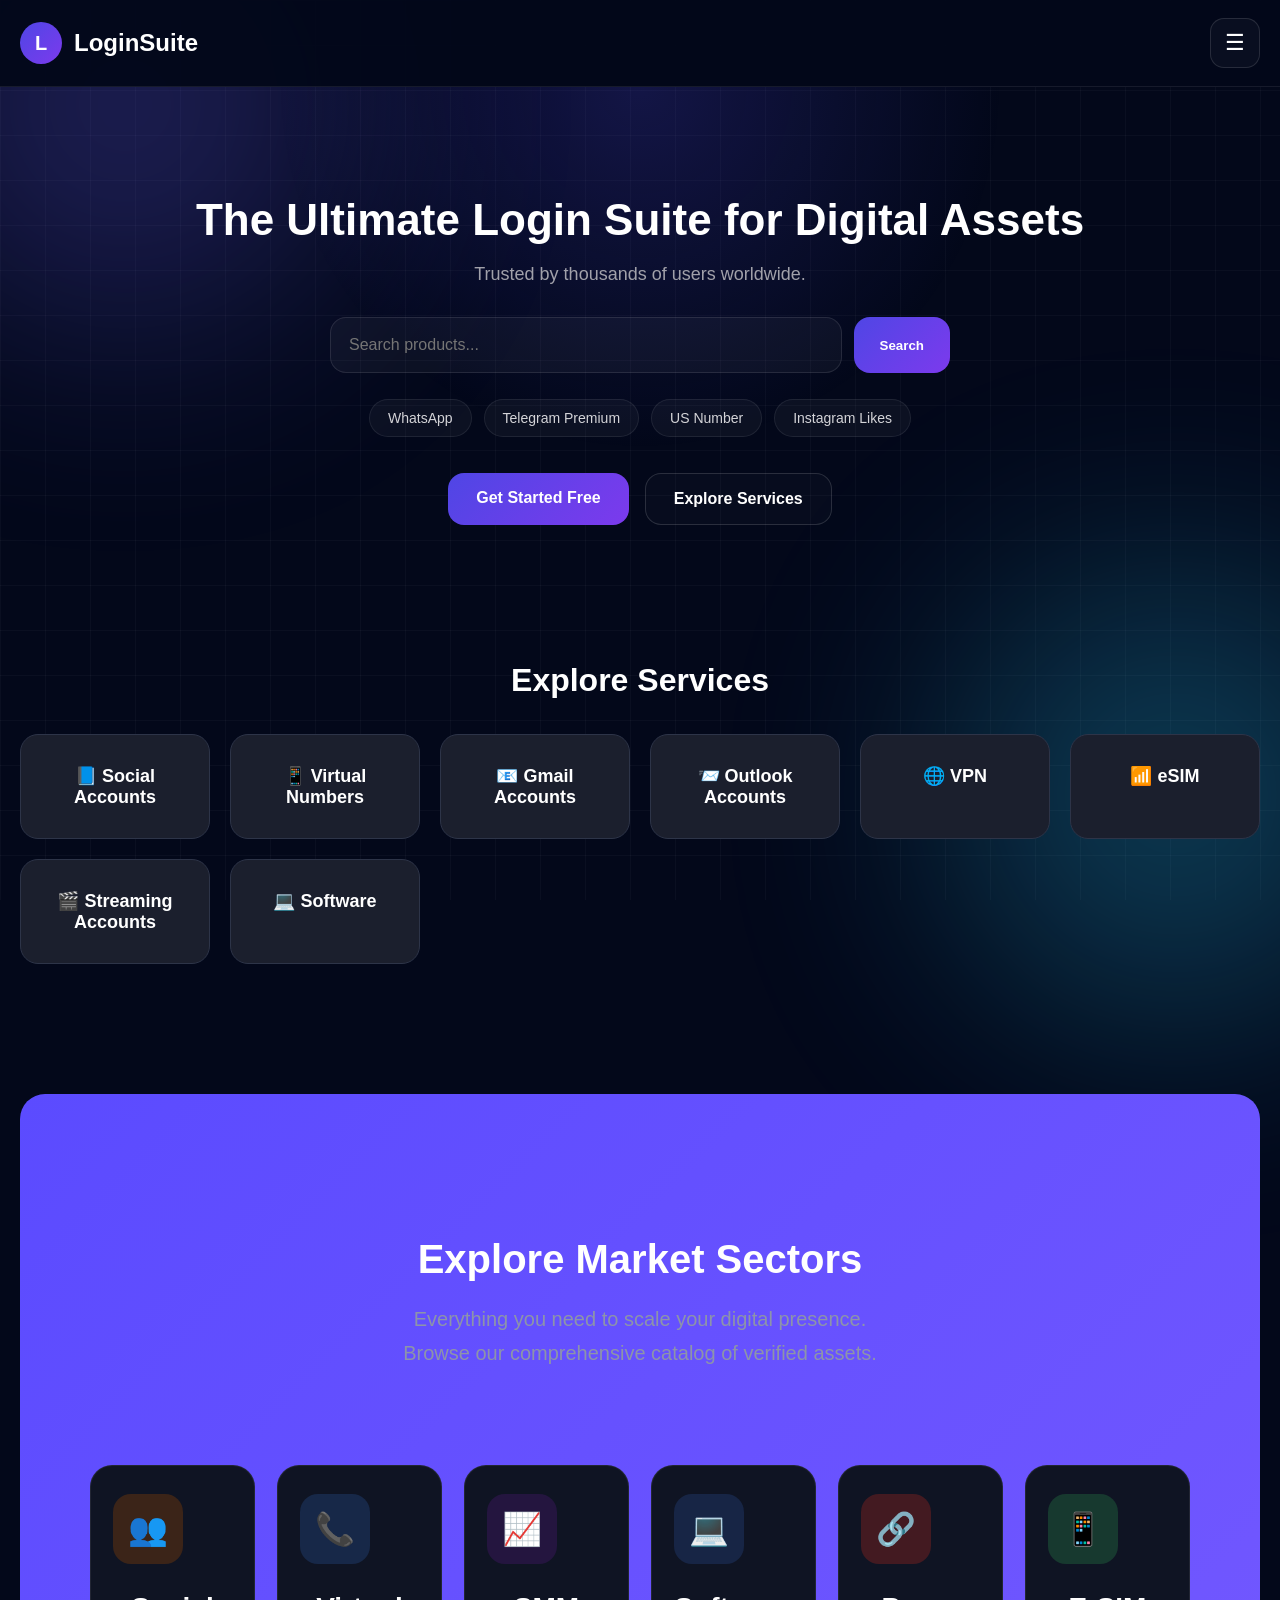
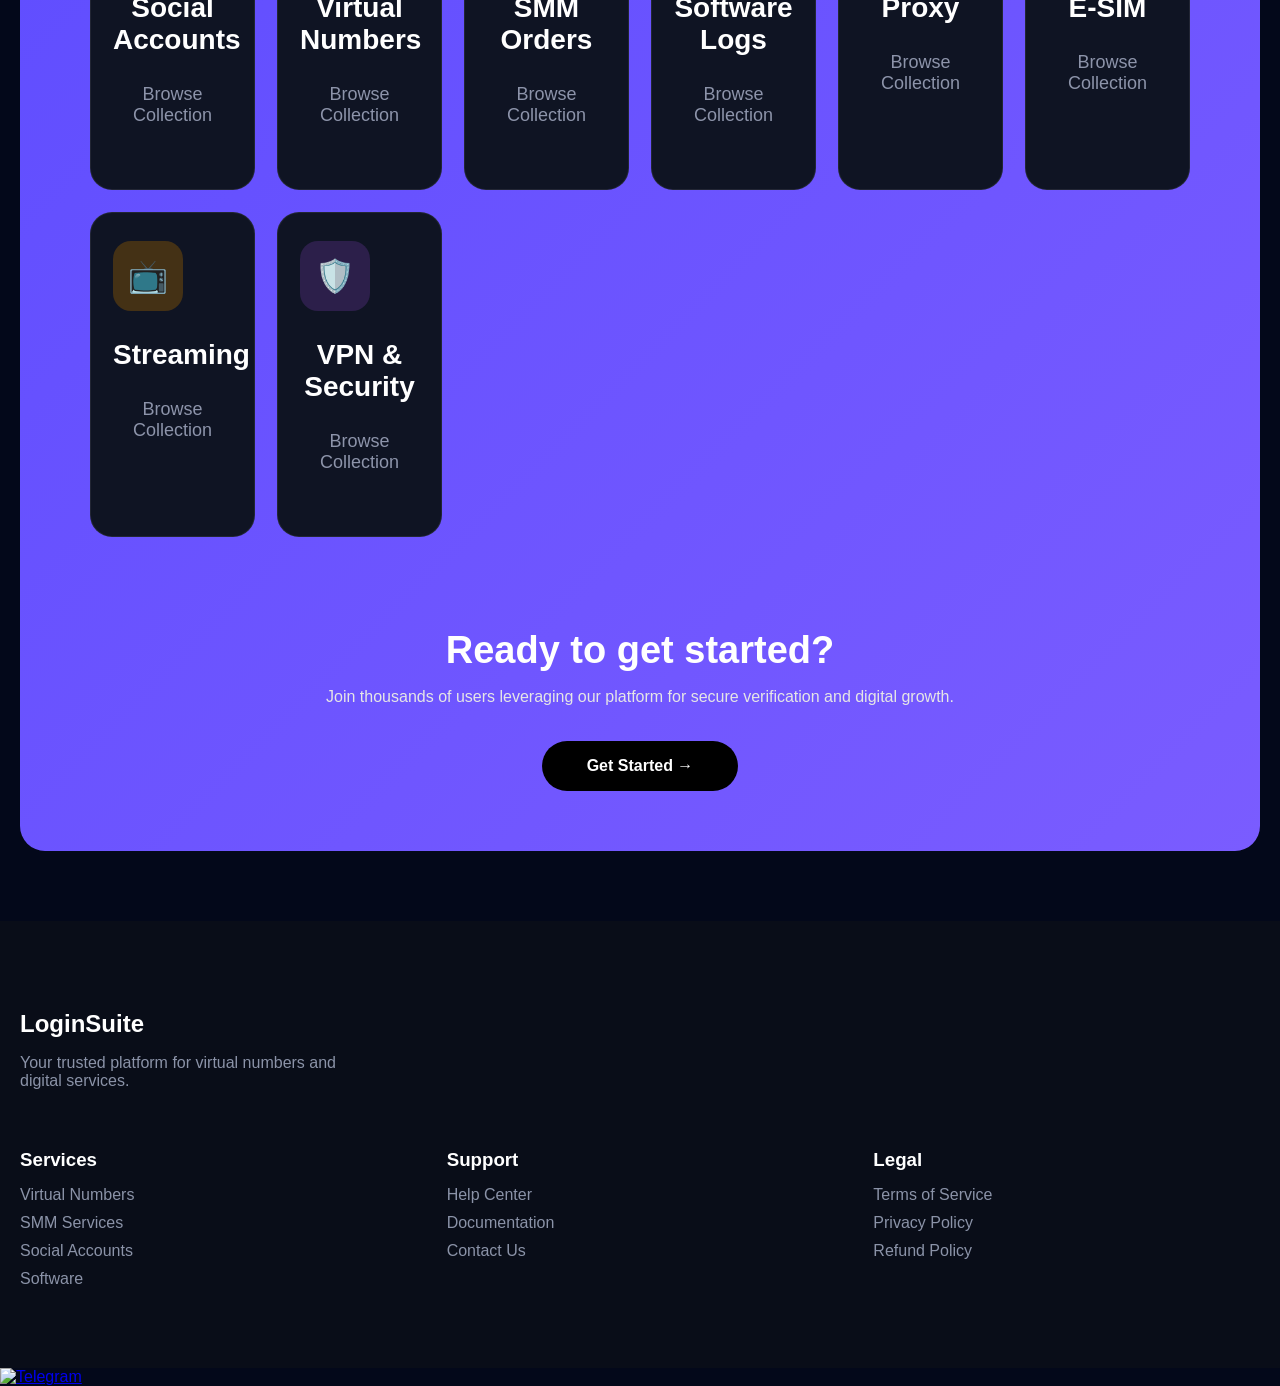
==== index.html @ 510fd4a0 "Add Telegram link to footer in index.html" ====
<!DOCTYPE html>
<html lang="en">
<head>
  <meta charset="UTF-8">
  <meta name="viewport" content="width=device-width, initial-scale=1.0">
  <title>LoginSuite</title>
  <link rel="stylesheet" href="style.css">
</head>
<body>
<div class="bg-glow glow1"></div>
<div class="bg-glow glow2"></div>
<div class="bg-grid"></div>
  <!-- Header -->
  <header class="header">
    <div class="logo">
      <div class="logo-circle">L</div>
      <span>LoginSuite</span>
    </div>

    <button class="menu-btn">☰</button>
  </header>

  <!-- Hero Section -->
  <section class="hero">
    <h1>The Ultimate Login Suite for Digital Assets</h1>
    <p>Trusted by thousands of users worldwide.</p>

    <div class="search-box">
      <input type="text" placeholder="Search products...">
      <button>Search</button>
    </div>

    <div class="trending">
      <span>WhatsApp</span>
      <span>Telegram Premium</span>
      <span>US Number</span>
      <span>Instagram Likes</span>
    </div>

    <div class="hero-buttons">
      <a href="register.html" class="primary-btn">Get Started Free</a>
      <a href="#categories" class="secondary-btn">Explore Services</a>
    </div>
  </section>

<section class="categories">

    <h2>Explore Services</h2>

    <div class="category-grid">

        <div class="category-card">📘 Social Accounts</div>

        <div class="category-card">📱 Virtual Numbers</div>

        <div class="category-card">📧 Gmail Accounts</div>

        <div class="category-card">📨 Outlook Accounts</div>

        <div class="category-card">🌐 VPN</div>

        <div class="category-card">📶 eSIM</div>

        <div class="category-card">🎬 Streaming Accounts</div>

        <div class="category-card">💻 Software</div>

    </div>

</section>
<section class="cta">
<section class="market-title">

<h2>Explore Market Sectors</h2>

<p>
Everything you need to scale your digital presence.<br>
Browse our comprehensive catalog of verified assets.
</p>

</section>
  <section class="market-section">

    <div class="market-card">
        <div class="icon orange">👥</div>
        <h3>Social Accounts</h3>
        <p>Browse Collection</p>
    </div>

    <div class="market-card">
        <div class="icon blue">📞</div>
        <h3>Virtual Numbers</h3>
        <p>Browse Collection</p>
    </div>

    <div class="market-card">
        <div class="icon purple">📈</div>
        <h3>SMM Orders</h3>
        <p>Browse Collection</p>
    </div>

    <div class="market-card">
        <div class="icon indigo">💻</div>
        <h3>Software Logs</h3>
        <p>Browse Collection</p>
    </div>

    <div class="market-card">
        <div class="icon red">🔗</div>
        <h3>Proxy</h3>
        <p>Browse Collection</p>
    </div>

    <div class="market-card">
        <div class="icon green">📱</div>
        <h3>E-SIM</h3>
        <p>Browse Collection</p>
    </div>

    <div class="market-card">
        <div class="icon gold">📺</div>
        <h3>Streaming</h3>
        <p>Browse Collection</p>
    </div>

    <div class="market-card">
        <div class="icon violet">🛡️</div>
        <h3>VPN &amp; Security</h3>
        <p>Browse Collection</p>
    </div>

</section>
    <h2>Ready to get started?</h2>

    <p>
        Join thousands of users leveraging our platform for secure
        verification and digital growth.
    </p>

    <a href="#" class="cta-btn">Get Started →</a>

</section>

<footer class="footer">

    <div class="footer-logo">
        <h2>LoginSuite</h2>
        <p>Your trusted platform for virtual numbers and digital services.</p>
    </div>

    <div class="footer-links">

        <div>
            <h3>Services</h3>
            <a href="#">Virtual Numbers</a>
            <a href="#">SMM Services</a>
            <a href="#">Social Accounts</a>
            <a href="#">Software</a>
        </div>

        <div>
            <h3>Support</h3>
            <a href="#">Help Center</a>
            <a href="#">Documentation</a>
            <a href="#">Contact Us</a>
        </div>

        <div>
            <h3>Legal</h3>
            <a href="#">Terms of Service</a>
            <a href="#">Privacy Policy</a>
            <a href="#">Refund Policy</a>
        </div>

    </div>

</footer>
<a href="https://t.me/child_of_christ_A" class="telegram-float" target="_blank">
    <img src="https://cdn.jsdelivr.net/gh/simple-icons/simple-icons/icons/telegram.svg" alt="Telegram">
</a>
</body>
</html>
---- style.css ----
body {
  margin: 0;
  font-family: Arial, sans-serif;
  background: #03081a;
  color: #fff;
}

.header {
  display: flex;
  justify-content: space-between;
  align-items: center;
  padding: 18px 20px;
  border-bottom: 1px solid rgba(255,255,255,0.08);
  background: rgba(3,8,26,0.95);
  position: sticky;
  top: 0;
  z-index: 100;
}

.logo {
  display: flex;
  align-items: center;
  gap: 12px;
  font-size: 24px;
  font-weight: 700;
}

.logo-circle {
  width: 42px;
  height: 42px;
  border-radius: 50%;
  background: linear-gradient(135deg, #4f46e5, #7c3aed);
  display: flex;
  align-items: center;
  justify-content: center;
  font-weight: bold;
  font-size: 20px;
}

.menu-btn {
  width: 50px;
  height: 50px;
  border-radius: 14px;
  border: 1px solid rgba(255,255,255,0.12);
  background: rgba(255,255,255,0.03);
  color: #fff;
  font-size: 22px;
  cursor: pointer;
}

.hero {
  text-align: center;
  padding: 70px 20px 50px;
  background: radial-gradient(circle at top, rgba(79,70,229,0.22), transparent 45%);
}

.hero h1 {
  font-size: 44px;
  line-height: 1.2;
  margin-bottom: 18px;
}

.hero p {
  color: #a1a1aa;
  margin-bottom: 32px;
  font-size: 18px;
}

.search-box {
  display: flex;
  gap: 12px;
  max-width: 620px;
  margin: 0 auto 26px;
}

.search-box input {
  flex: 1;
  padding: 18px;
  border-radius: 16px;
  border: 1px solid rgba(255,255,255,0.1);
  background: rgba(255,255,255,0.04);
  color: #fff;
  font-size: 16px;
}

.search-box button {
  padding: 18px 26px;
  border-radius: 16px;
  border: none;
  background: linear-gradient(135deg, #4f46e5, #7c3aed);
  color: #fff;
  font-weight: bold;
  cursor: pointer;
}

.trending {
  display: flex;
  justify-content: center;
  flex-wrap: wrap;
  
  gap: 12px;
  margin-bottom: 36px;
}

.trending span {
  padding: 10px 18px;
  border-radius: 999px;
  background: rgba(255,255,255,0.04);
  border: 1px solid rgba(255,255,255,0.08);
  color: #d4d4d8;
  font-size: 14px;
}

.hero-buttons {
  display: flex;
  justify-content: center;
  gap: 16px;
  flex-wrap: wrap;
}

.primary-btn,
.secondary-btn {
  padding: 16px 28px;
  border-radius: 16px;
  text-decoration: none;
  font-weight: bold;
  font-size: 16px;
}

.primary-btn {
  background: linear-gradient(135deg, #4f46e5, #7c3aed);
  color: #fff;
}

.secondary-btn {
  border: 1px solid rgba(255,255,255,0.14);
  color: #fff;
  background: rgba(255,255,255,0.02);
}

@media (max-width: 768px) {
  .hero h1 {
    font-size: 32px;
  }

  .search-box {
    flex-direction: column;
  }

  .search-box button {
    width: 100%;
  }
}
.categories{
    padding:60px 20px;
    text-align:center;
}

.categories h2{
    color:#fff;
    font-size:32px;
    margin-bottom:35px;
}

.category-grid{
    display:grid;
    grid-template-columns:repeat(auto-fit,minmax(180px,1fr));
    gap:20px;
}

.category-card{
    background:#1b1f2d;
    border:1px solid #2d3448;
    border-radius:18px;
    padding:30px 20px;
    color:#fff;
    font-size:18px;
    font-weight:600;
    cursor:pointer;
    transition:0.3s;
}

.category-card:hover{
    transform:translateY(-8px);
    background:#2b3150;
    box-shadow:0 10px 25px rgba(0,0,0,.35);
}
.cta{
    margin:70px 20px;
    padding:60px 30px;
    border-radius:25px;
    text-align:center;
    background:linear-gradient(135deg,#5b4bff,#7a5cff);
}

.cta h2{
    color:#fff;
    font-size:38px;
    margin-bottom:15px;
}

.cta p{
    color:#e6e6e6;
    margin-bottom:35px;
}

.cta-btn{
    display:inline-block;
    background:#000;
    color:#fff;
    padding:16px 45px;
    border-radius:50px;
    text-decoration:none;
    font-weight:bold;
}

.footer{
    padding:70px 20px;
    background:#090d18;
}

.footer-logo h2{
    color:white;
    margin-bottom:15px;
}

.footer-logo p{
    color:#8b93a8;
    max-width:350px;
}

.footer-links{
    display:grid;
    grid-template-columns:repeat(auto-fit,minmax(180px,1fr));
    gap:40px;
    margin-top:40px;
}

.footer-links h3{
    color:white;
    margin-bottom:15px;
}

.footer-links a{
    display:block;
    color:#8b93a8;
    text-decoration:none;
    margin:10px 0;
}

.footer-links a:hover{
    color:white;
}
.market-section{
    display:grid;
    grid-template-columns:repeat(auto-fit,minmax(160px,1fr));
    gap:22px;
    padding:60px 20px;
    max-width:1100px;
    margin:auto;
}

.market-card{
    background:#0f1423;
    border:1px solid rgba(255,255,255,.08);
    border-radius:22px;
    padding:28px 22px;
    min-height:220px;
    transition:.3s;
}

.market-card:hover{
    transform:translateY(-6px);
    border-color:#6d63ff;
    box-shadow:0 15px 35px rgba(109,99,255,.18);
}

.market-card h3{
    margin-top:28px;
    font-size:28px;
    color:#fff;
}

.market-card p{
    margin-top:12px;
    color:#8d94aa;
    font-size:18px;
}

.icon{
    width:68px;
    height:68px;
    border-radius:18px;
    display:flex;
    justify-content:center;
    align-items:center;
    font-size:32px;
}

.icon{
    width:70px;
    height:70px;
    border-radius:18px;
    display:flex;
    align-items:center;
    justify-content:center;
    font-size:32px;
}

.orange{background:#3b2418;color:#ff914d;}
.blue{background:#172848;color:#63a7ff;}
.purple{background:#24153f;color:#9d7dff;}
.indigo{background:#172545;color:#7d8cff;}
.red{background:#431a21;color:#ff6c7b;}
.green{background:#17392f;color:#36dba3;}
.gold{background:#443115;color:#ffc447;}
.violet{background:#2c1f4a;color:#b36dff;}
.market-title{
    text-align:center;
    padding-top:50px;
}

.market-title h2{
    font-size:40px;
    color:#fff;
    margin-bottom:18px;
}

.market-title p{
    color:#8d94aa;
    font-size:20px;
    line-height:1.7;
}
/* Premium Animated Background */

body{
    overflow-x:hidden;
    position:relative;
}

.bg-grid{
    position:fixed;
    inset:0;
    background-image:
    linear-gradient(rgba(255,255,255,.03) 1px, transparent 1px),
    linear-gradient(90deg, rgba(255,255,255,.03) 1px, transparent 1px);

    background-size:45px 45px;
    z-index:-3;
}

.bg-glow{
    position:fixed;
    width:450px;
    height:450px;
    border-radius:50%;
    filter:blur(120px);
    opacity:.25;
    z-index:-2;
    animation:floatGlow 12s infinite ease-in-out;
}

.glow1{
    background:#6d63ff;
    top:-120px;
    left:-100px;
}

.glow2{
    background:#2bd4ff;
    bottom:-120px;
    right:-120px;
    animation-delay:6s;
}

@keyframes floatGlow{

0%{
transform:translate(0,0);
}

50%{
transform:translate(50px,-40px);
}

100%{
transform:translate(0,0);
}

}
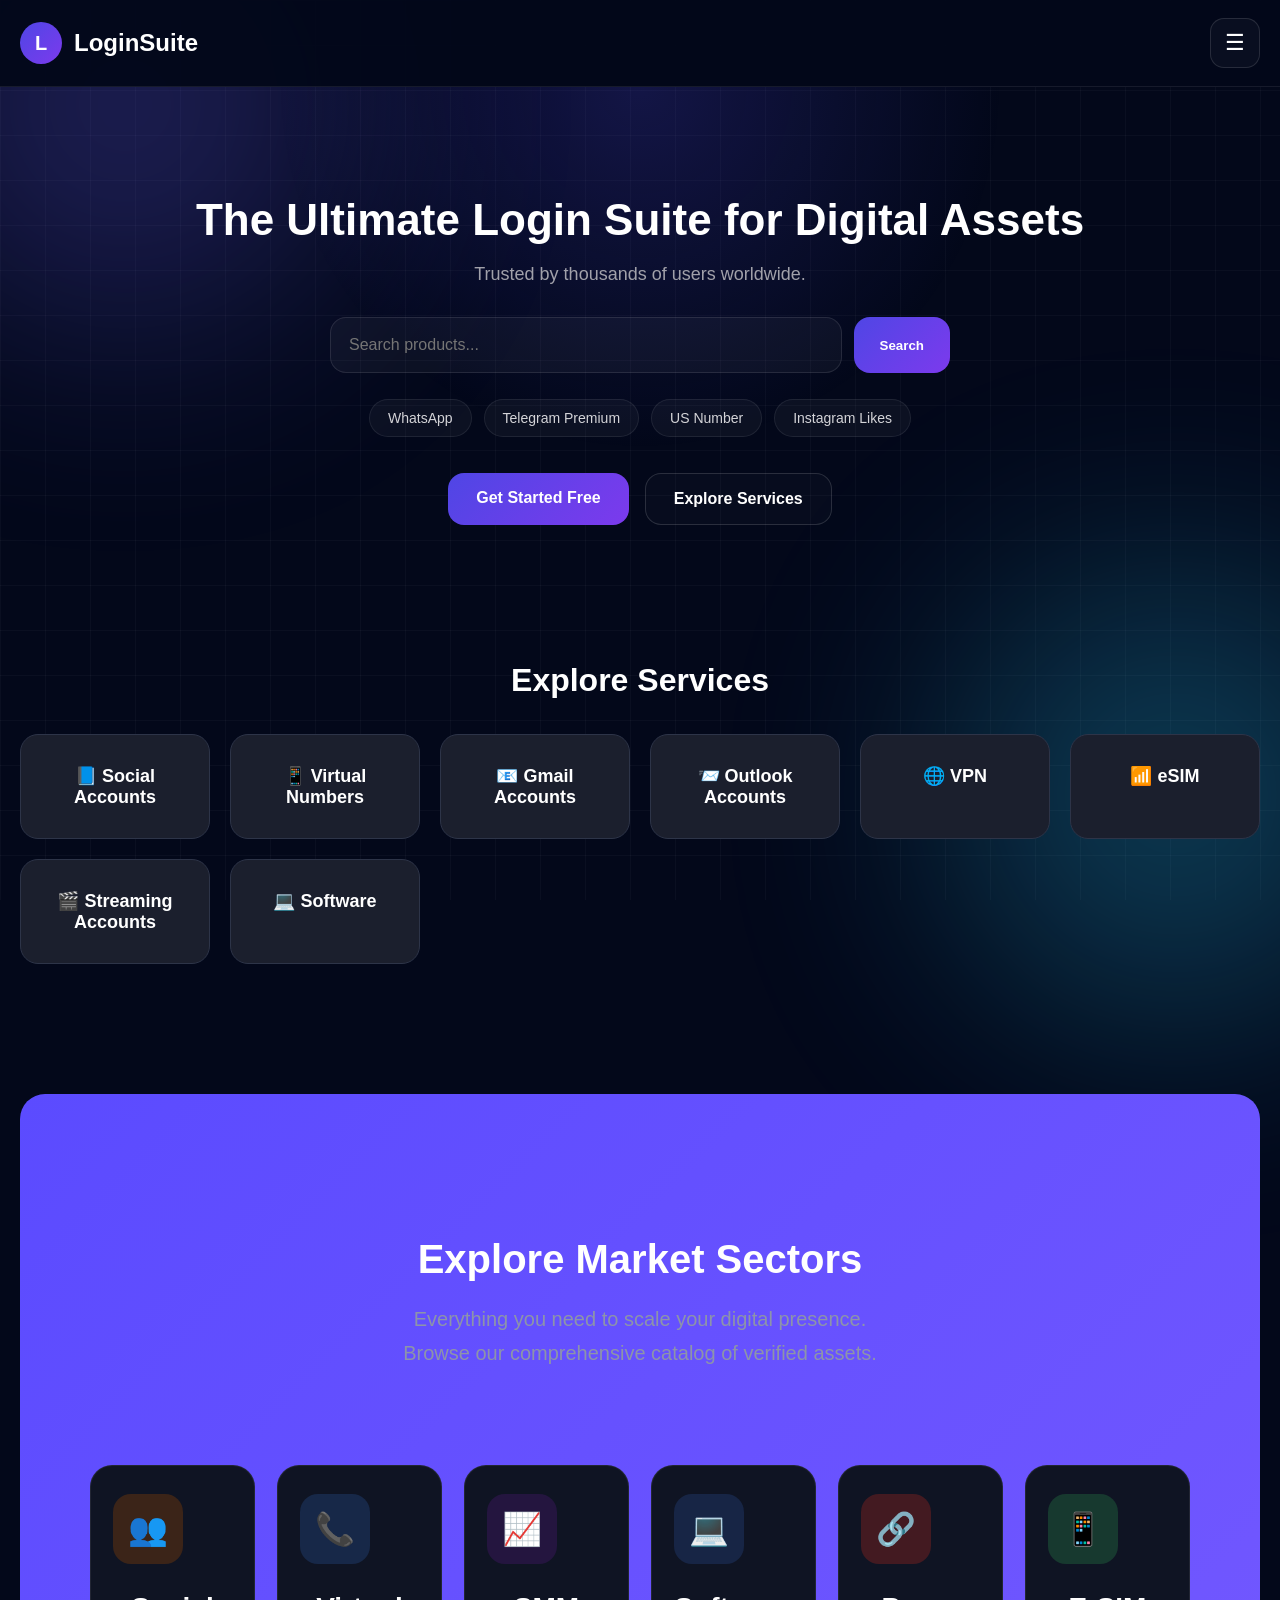
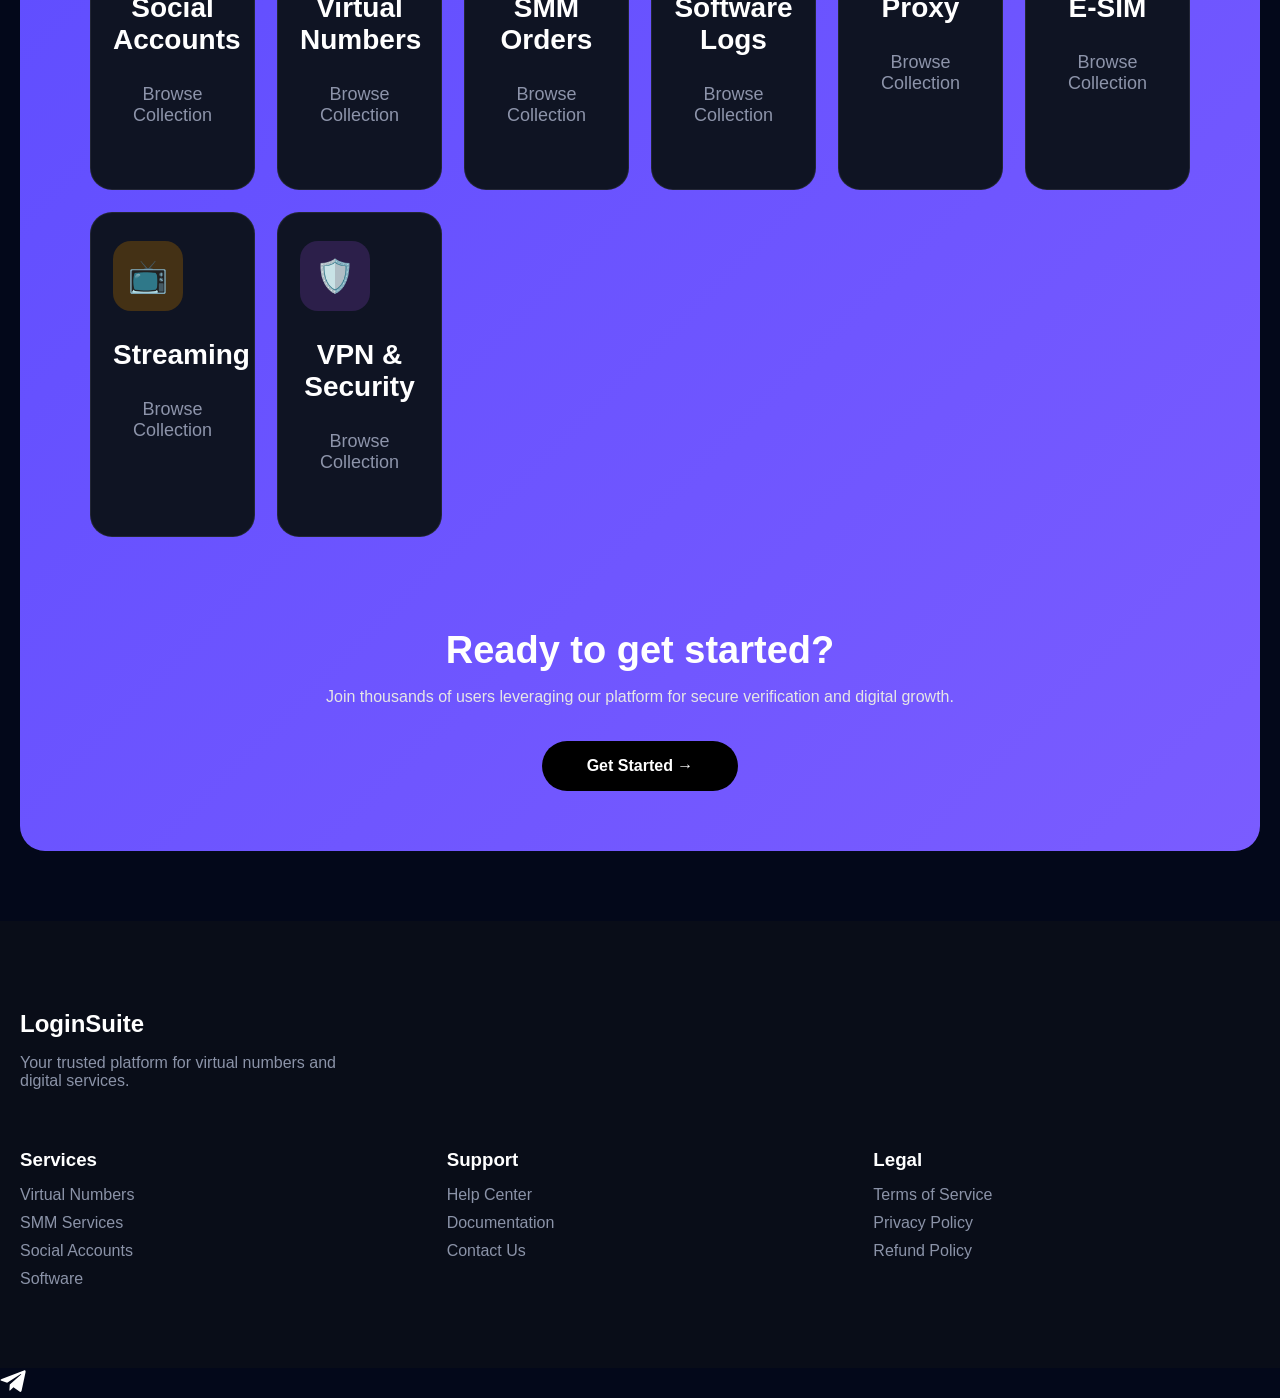
==== commit 912d1154: "Update Telegram link and icon in footer" ====
--- a/index.html
+++ b/index.html
@@ -175,8 +175,22 @@
     </div>
 
 </footer>
-<a href="https://t.me/child_of_christ_A" class="telegram-float" target="_blank">
-    <img src="https://cdn.jsdelivr.net/gh/simple-icons/simple-icons/icons/telegram.svg" alt="Telegram">
+
+<a href="https://t.me/child_of_christ_A"
+class="footer-telegram"
+target="_blank">
+
+<svg xmlns="http://www.w3.org/2000/svg"
+width="26"
+height="26"
+fill="white"
+viewBox="0 0 24 24">
+
+<path d="M9.04 15.33l-.39 5.48c.56 0 .81-.24 1.11-.53l2.67-2.56 5.54 4.06c1.02.56 1.74.27 2-.94l3.62-16.97.01-.01c.31-1.45-.52-2.02-1.52-1.65L1.56 10.2c-1.4.55-1.38 1.33-.24 1.68l5.25 1.64L18.8 5.73c.58-.39 1.11-.17.67.22"/>
+
+</svg>
+
 </a>
+
 </body>
 </html>
--- a/style.css
+++ b/style.css
@@ -388,3 +388,28 @@
 }
 
 }
+.telegram-float{
+    position:fixed;
+    right:25px;
+    bottom:25px;
+    width:65px;
+    height:65px;
+    border-radius:50%;
+    background:#29A9EB;
+    display:flex;
+    justify-content:center;
+    align-items:center;
+    box-shadow:0 0 25px rgba(41,169,235,.45);
+    z-index:9999;
+    transition:.3s;
+}
+
+.telegram-float:hover{
+    transform:scale(1.08);
+}
+
+.telegram-float img{
+    width:34px;
+    height:34px;
+    filter:invert(1);
+}
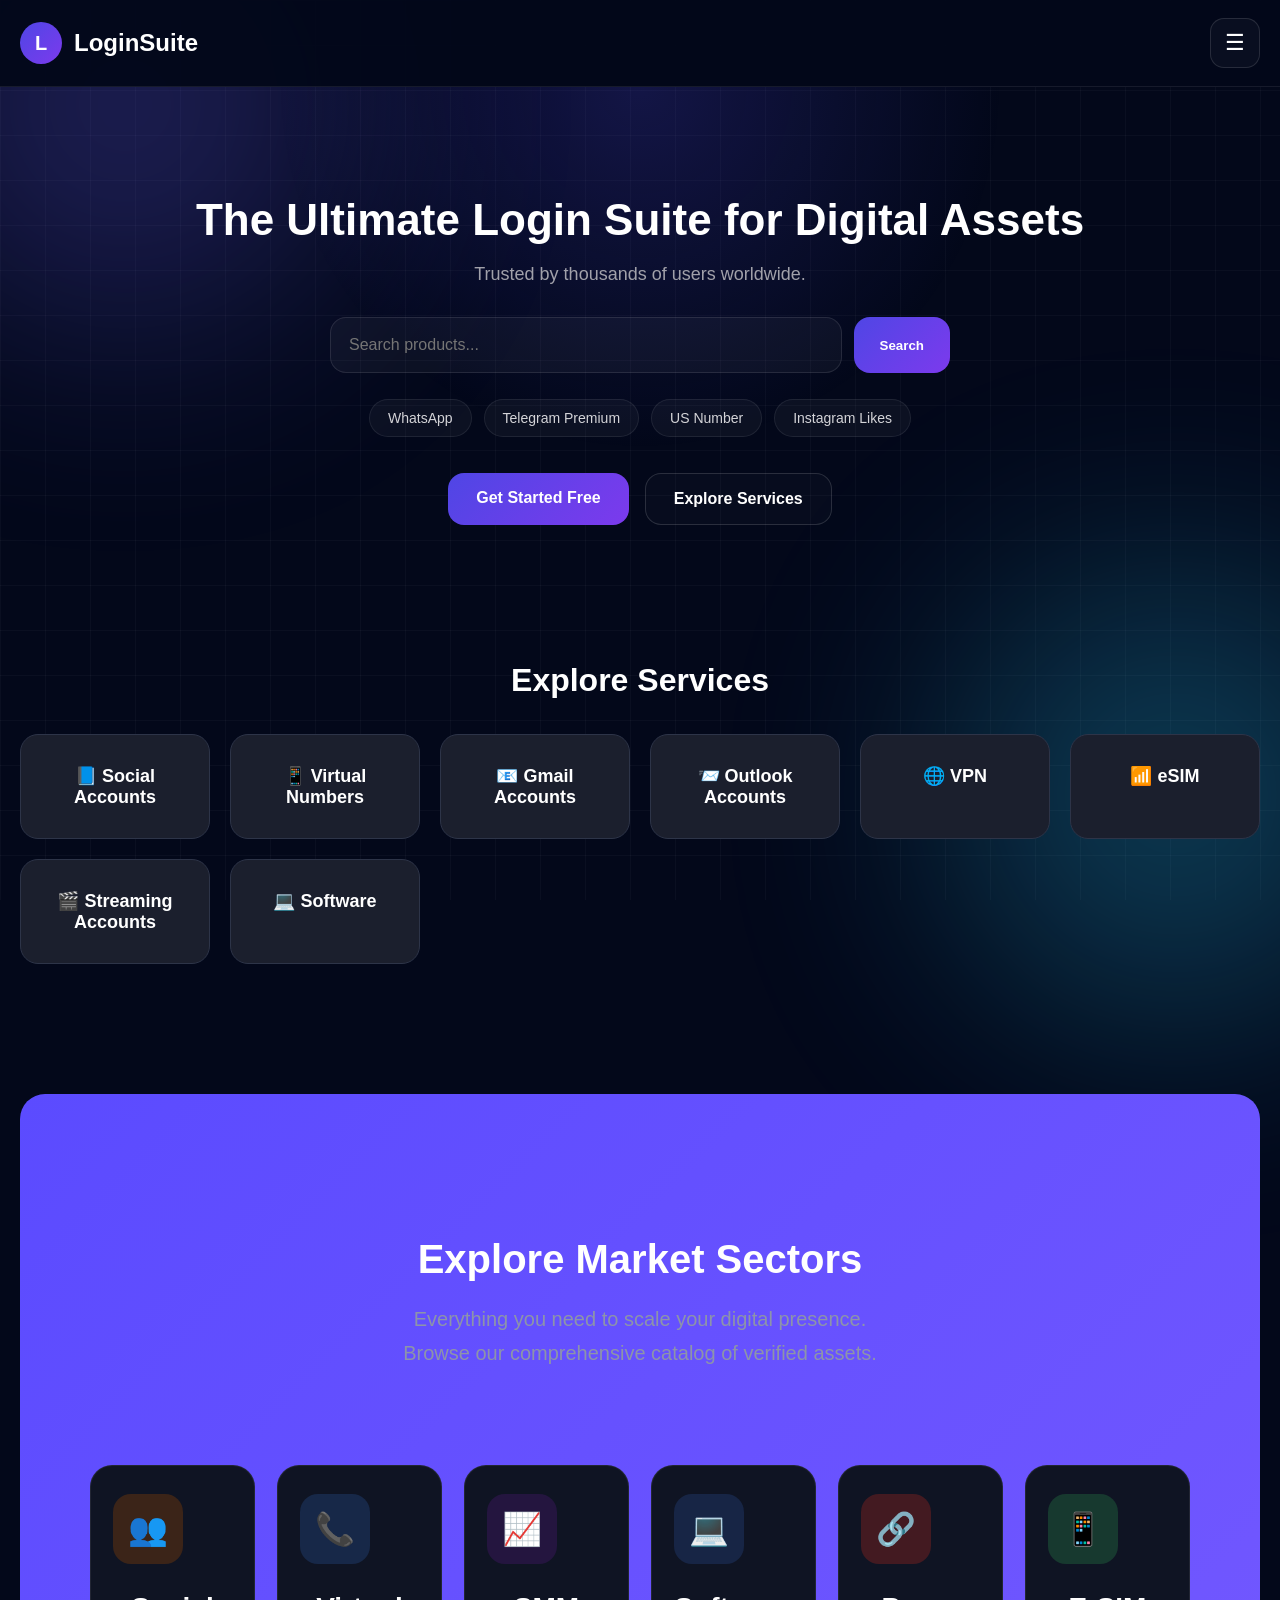
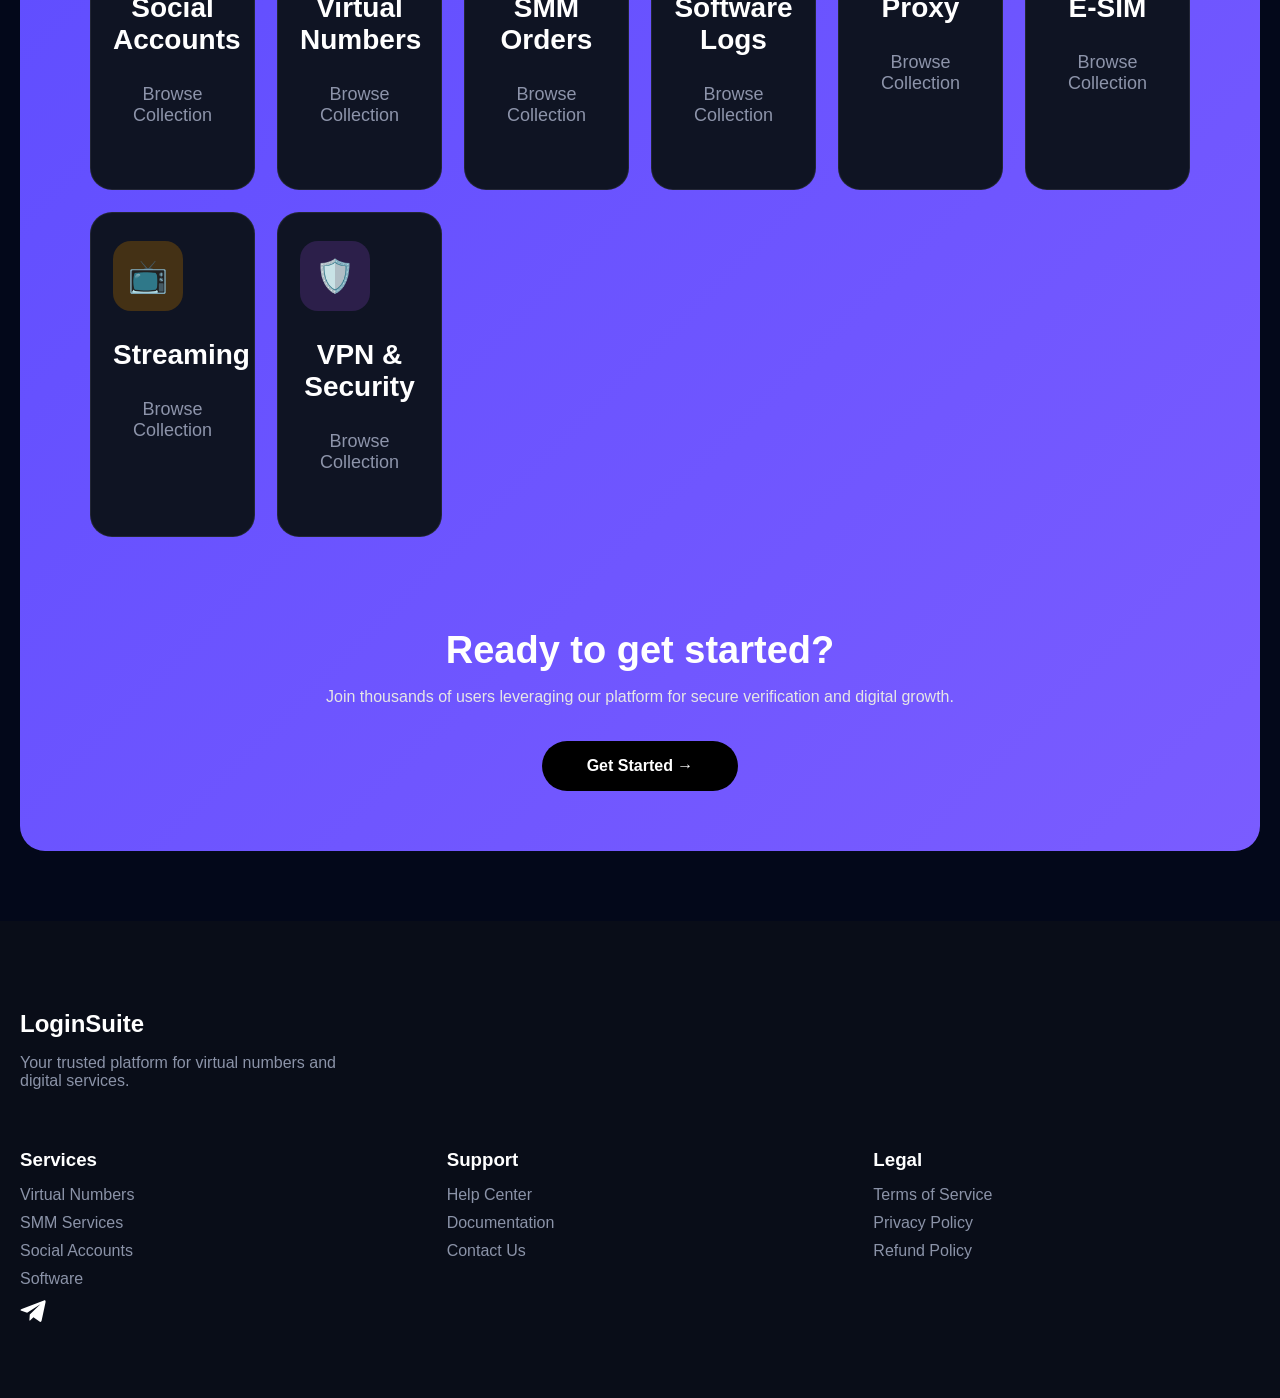
==== commit 7a120351: "Refactor footer and update Telegram link class Removed footer closing tag and adjusted Telegram link" ====
--- a/index.html
+++ b/index.html
@@ -174,10 +174,8 @@
 
     </div>
 
-</footer>
-
 <a href="https://t.me/child_of_christ_A"
-class="footer-telegram"
+class="telegram-support"
 target="_blank">
 
 <svg xmlns="http://www.w3.org/2000/svg"
@@ -186,11 +184,8 @@
 fill="white"
 viewBox="0 0 24 24">
 
-<path d="M9.04 15.33l-.39 5.48c.56 0 .81-.24 1.11-.53l2.67-2.56 5.54 4.06c1.02.56 1.74.27 2-.94l3.62-16.97.01-.01c.31-1.45-.52-2.02-1.52-1.65L1.56 10.2c-1.4.55-1.38 1.33-.24 1.68l5.25 1.64L18.8 5.73c.58-.39 1.11-.17.67.22"/>
+<path d="M9.04 15.33l-.39 5.48c.56 0 .81-.24 1.11-.53l2.67-2.56 5.54 4.06c1.02.56 1.74.27 2-.94l3.62-16.97c.31-1.45-.52-2.02-1.52-1.65L1.56 10.2c-1.4.55-1.38 1.33-.24 1.68l5.25 1.64L18.8 5.73"/>
 
 </svg>
 
 </a>
-
-</body>
-</html>
--- a/style.css
+++ b/style.css
@@ -388,28 +388,40 @@
 }
 
 }
-.telegram-float{
-    position:fixed;
-    right:25px;
-    bottom:25px;
-    width:65px;
-    height:65px;
+.footer{
+    position:relative;
+}
+
+.footer-telegram{
+
+    position:absolute;
+
+    right:30px;
+
+    bottom:30px;
+
+    width:60px;
+
+    height:60px;
+
     border-radius:50%;
-    background:#29A9EB;
+
+    background:#229ED9;
+
     display:flex;
+
     justify-content:center;
+
     align-items:center;
-    box-shadow:0 0 25px rgba(41,169,235,.45);
-    z-index:9999;
+
+    box-shadow:0 0 25px rgba(34,158,217,.45);
+
     transition:.3s;
-}
-
-.telegram-float:hover{
+
+}
+
+.footer-telegram:hover{
+
     transform:scale(1.08);
-}
-
-.telegram-float img{
-    width:34px;
-    height:34px;
-    filter:invert(1);
-}
+
+}
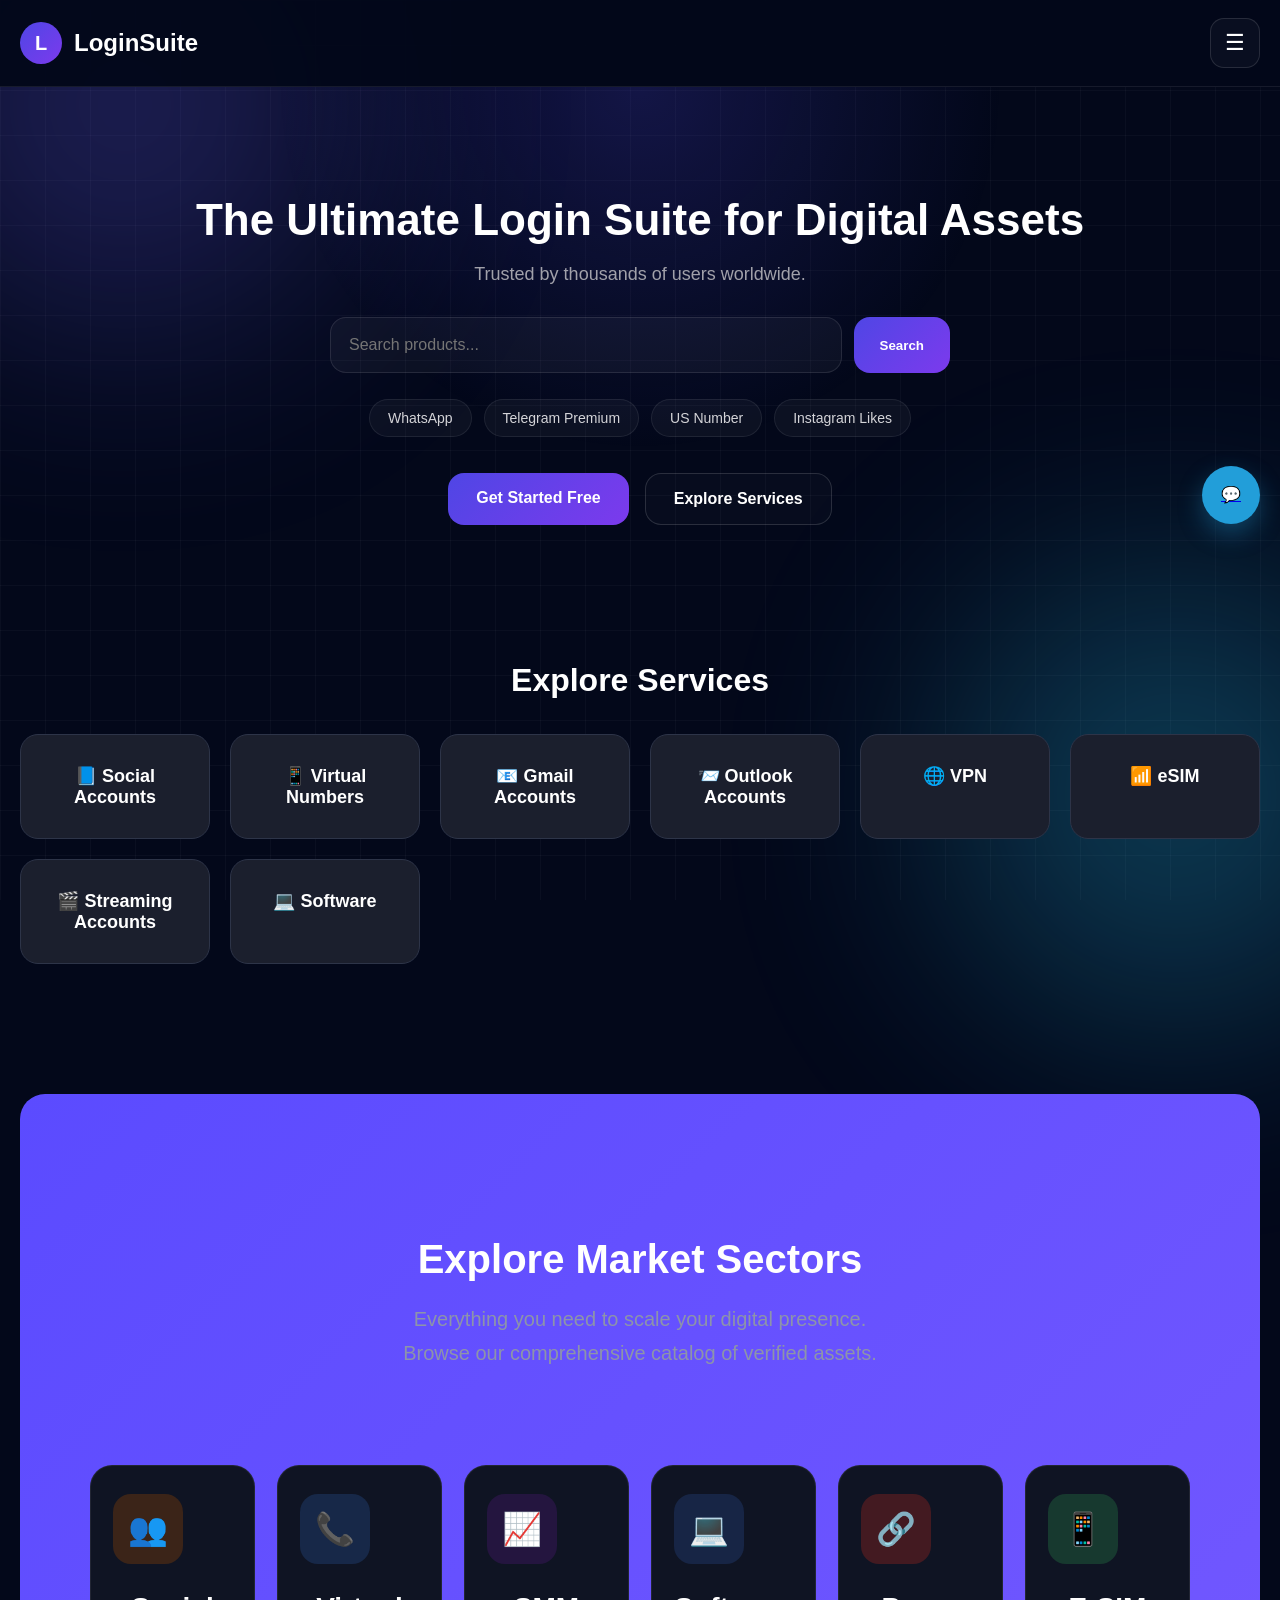
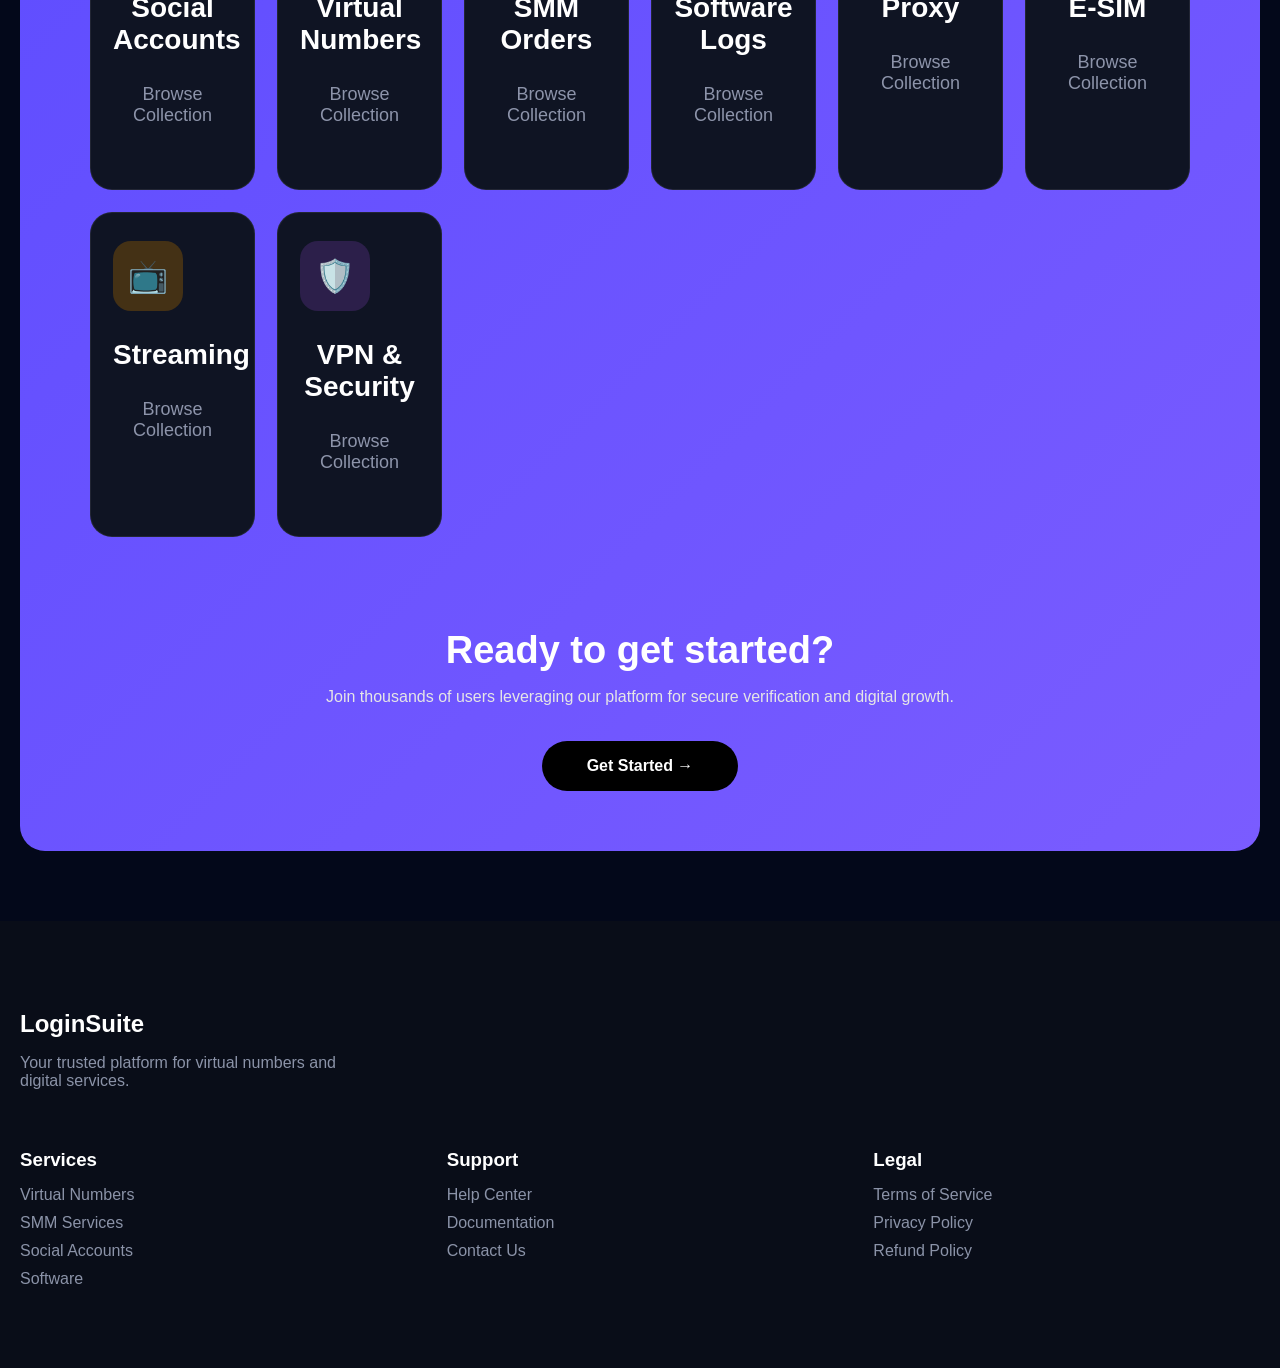
==== commit d7ec8a7e: "Add footer and Telegram support link in index.html" ====
--- a/index.html
+++ b/index.html
@@ -174,18 +174,19 @@
 
     </div>
 
+</div>
+
+</footer>
+
 <a href="https://t.me/child_of_christ_A"
 class="telegram-support"
 target="_blank">
 
-<svg xmlns="http://www.w3.org/2000/svg"
-width="26"
-height="26"
-fill="white"
-viewBox="0 0 24 24">
-
-<path d="M9.04 15.33l-.39 5.48c.56 0 .81-.24 1.11-.53l2.67-2.56 5.54 4.06c1.02.56 1.74.27 2-.94l3.62-16.97c.31-1.45-.52-2.02-1.52-1.65L1.56 10.2c-1.4.55-1.38 1.33-.24 1.68l5.25 1.64L18.8 5.73"/>
-
-</svg>
+💬
 
 </a>
+
+</body>
+</html>
+
+</a>
--- a/style.css
+++ b/style.css
@@ -392,36 +392,40 @@
     position:relative;
 }
 
-.footer-telegram{
-
-    position:absolute;
-
-    right:30px;
-
-    bottom:30px;
-
-    width:60px;
-
-    height:60px;
-
-    border-radius:50%;
-
-    background:#229ED9;
-
-    display:flex;
-
-    justify-content:center;
-
-    align-items:center;
-
-    box-shadow:0 0 25px rgba(34,158,217,.45);
-
-    transition:.3s;
-
-}
-
-.footer-telegram:hover{
-
-    transform:scale(1.08);
-
-}
+.telegram-support{
+
+position:fixed;
+
+right:20px;
+
+top:55%;
+
+transform:translateY(-50%);
+
+width:58px;
+
+height:58px;
+
+border-radius:50%;
+
+background:#229ED9;
+
+display:flex;
+
+justify-content:center;
+
+align-items:center;
+
+box-shadow:0 10px 25px rgba(34,158,217,.35);
+
+z-index:9999;
+
+transition:.3s;
+
+}
+
+.telegram-support:hover{
+
+transform:translateY(-50%) scale(1.08);
+
+}
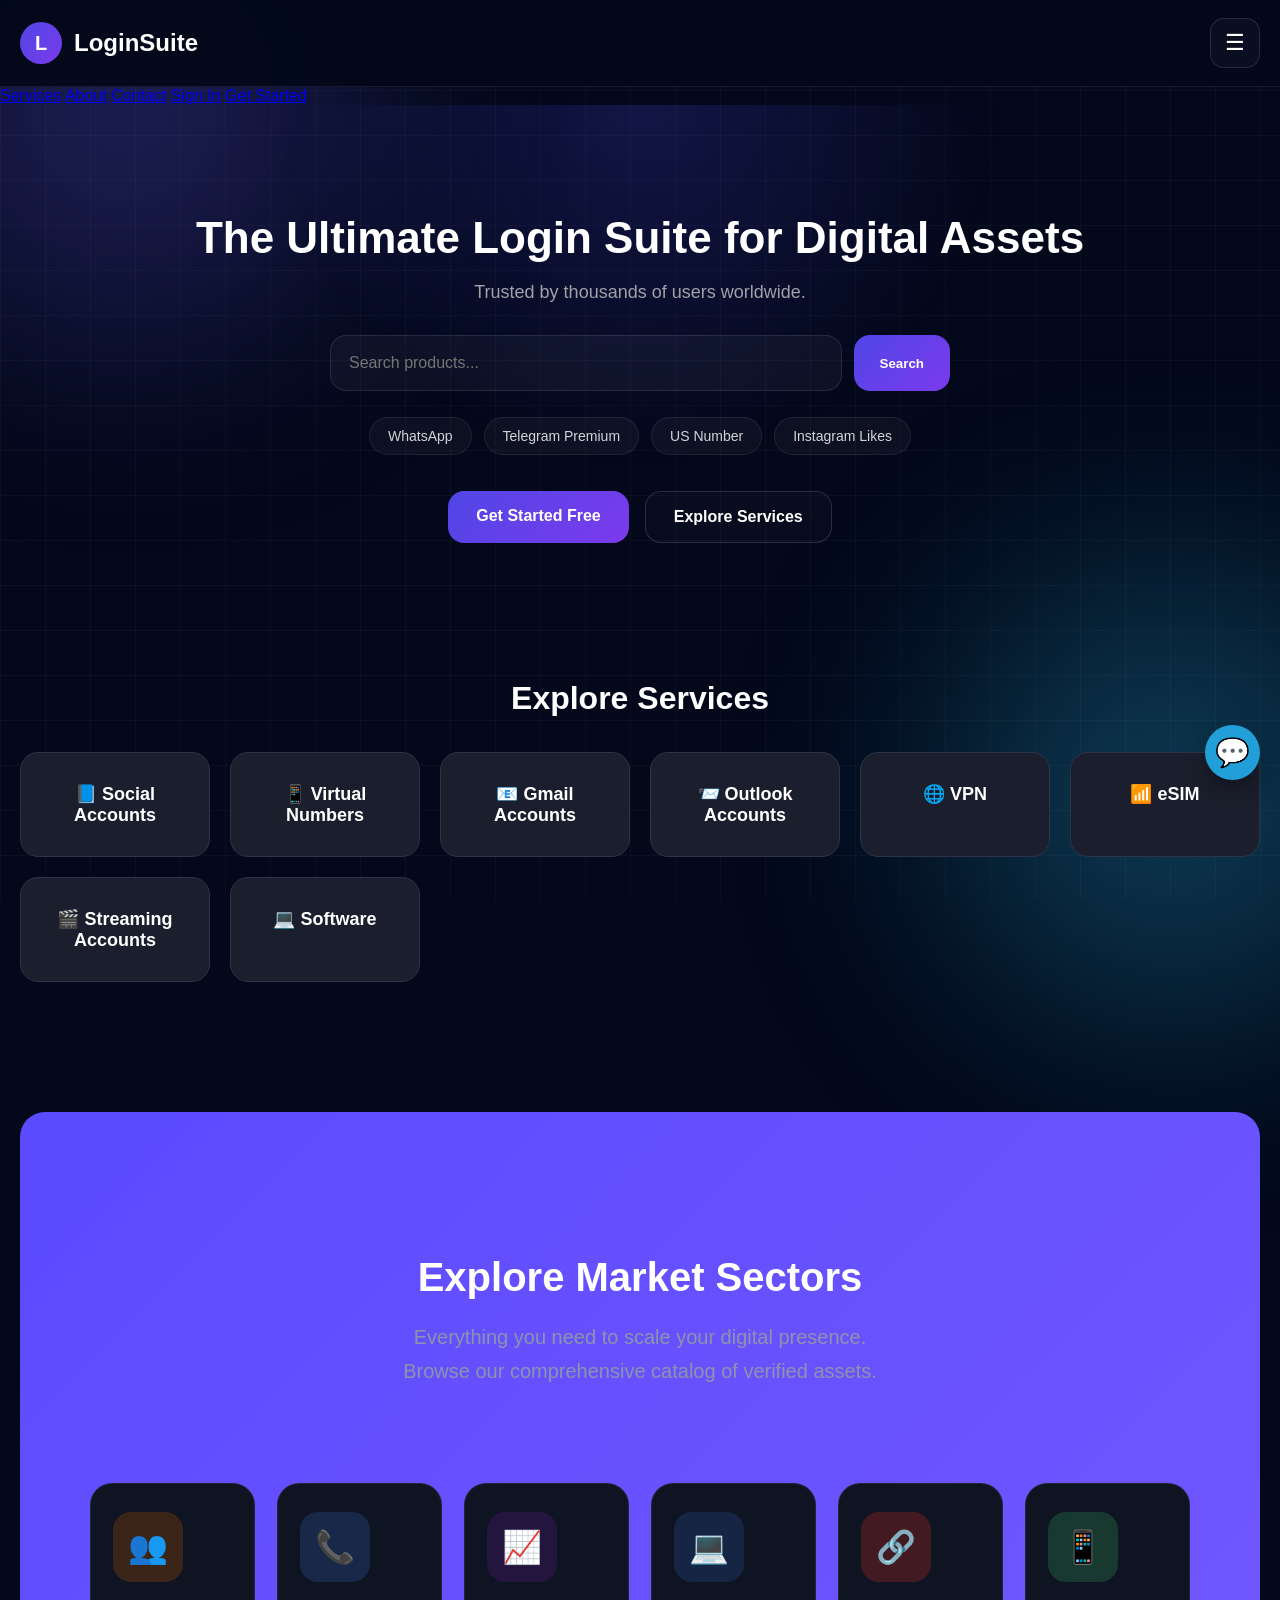
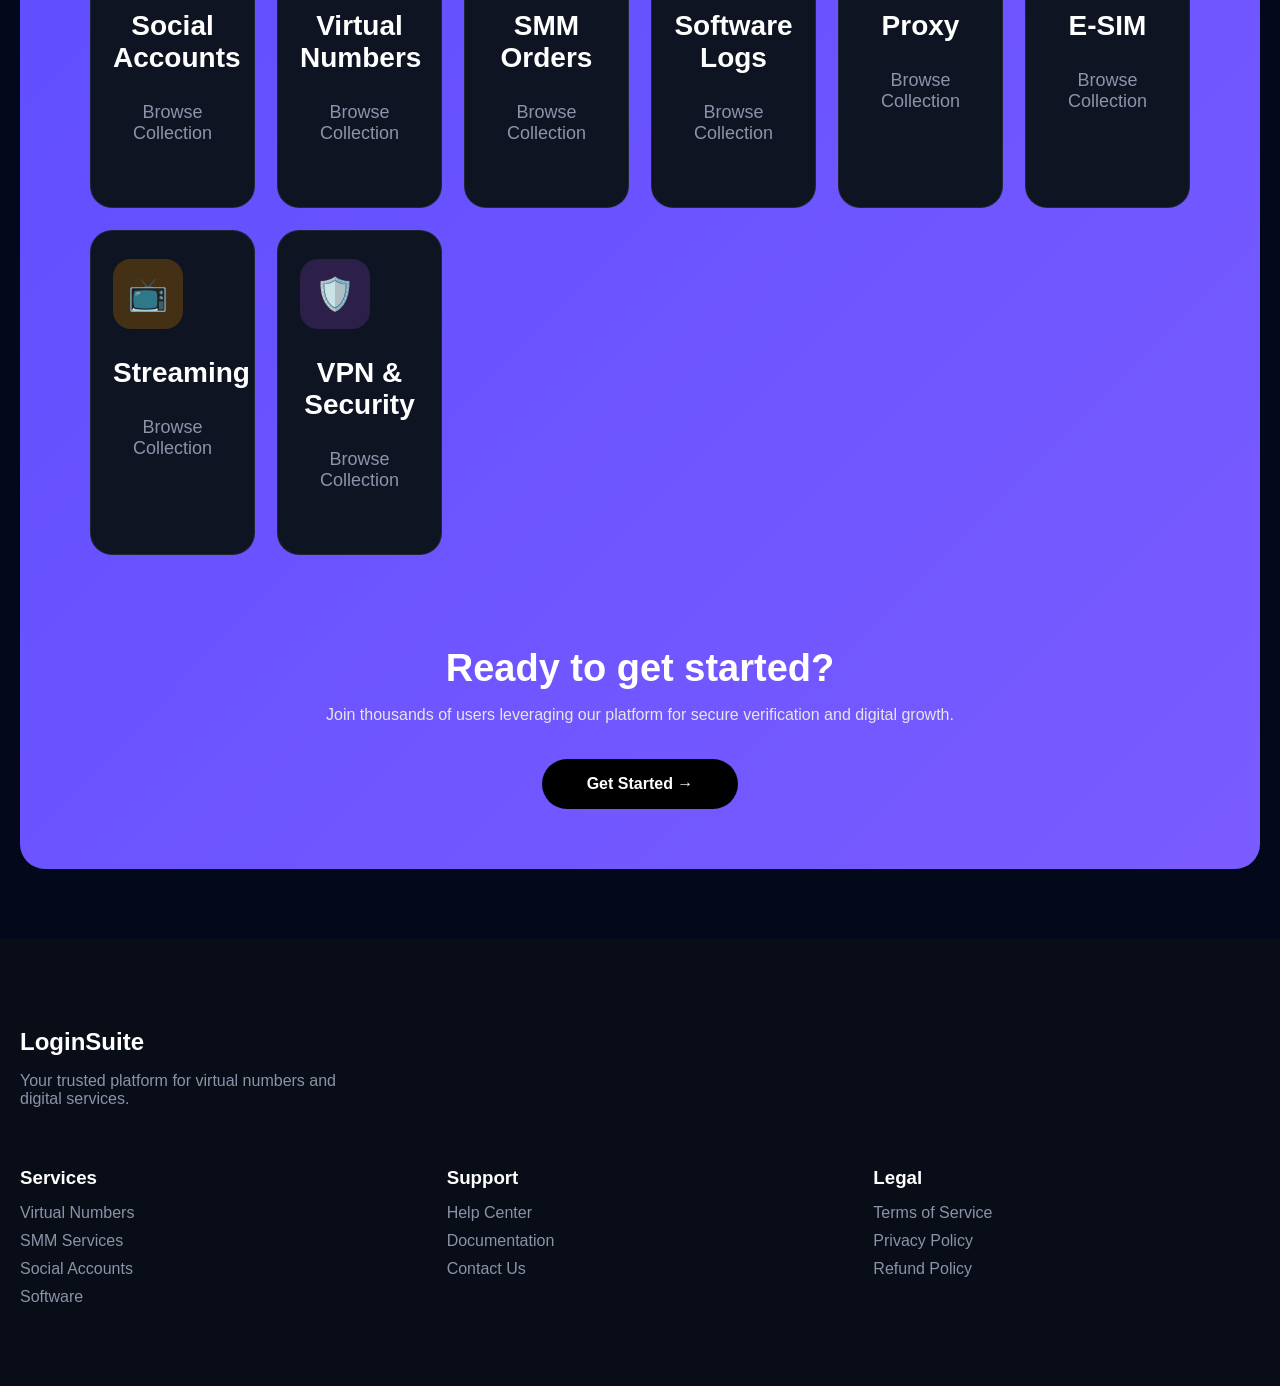
==== commit 7c01dc1a: "Implement mobile menu toggle feature Added mobile menu functionality with toggle button." ====
--- a/index.html
+++ b/index.html
@@ -17,9 +17,36 @@
       <span>LoginSuite</span>
     </div>
 
-    <button class="menu-btn">☰</button>
+    <button class="menu-btn" id="menuBtn">☰</button>
   </header>
-
+<script>
+const menuBtn=document.getElementById("menuBtn");
+const mobileMenu=document.getElementById("mobileMenu");
+
+menuBtn.onclick=function(){
+
+mobileMenu.classList.toggle("active");
+
+if(menuBtn.innerHTML==="☰"){
+menuBtn.innerHTML="✕";
+}else{
+menuBtn.innerHTML="☰";
+}
+
+};
+</script>
+  <div class="mobile-menu" id="mobileMenu">
+
+    <a href="#">Services</a>
+    <a href="#">About</a>
+    <a href="#">Contact</a>
+    <a href="#">Sign In</a>
+
+    <a href="#" class="menu-start-btn">
+        Get Started
+    </a>
+
+</div>
   <!-- Hero Section -->
   <section class="hero">
     <h1>The Ultimate Login Suite for Digital Assets</h1>
--- a/style.css
+++ b/style.css
@@ -393,39 +393,26 @@
 }
 
 .telegram-support{
-
-position:fixed;
-
-right:20px;
-
-top:55%;
-
-transform:translateY(-50%);
-
-width:58px;
-
-height:58px;
-
-border-radius:50%;
-
-background:#229ED9;
-
-display:flex;
-
-justify-content:center;
-
-align-items:center;
-
-box-shadow:0 10px 25px rgba(34,158,217,.35);
-
-z-index:9999;
-
-transition:.3s;
-
+    position:fixed;
+    right:20px;
+    top:auto;
+bottom:120px;
+transform:none;
+    width:55px;
+    height:55px;
+    border-radius:50%;
+    background:#229ED9;
+    color:white;
+    text-decoration:none;
+    display:flex;
+    justify-content:center;
+    align-items:center;
+    font-size:28px;
+    box-shadow:0 10px 25px rgba(0,0,0,.35);
+    z-index:99999;
+    transition:.3s;
 }
 
 .telegram-support:hover{
-
-transform:translateY(-50%) scale(1.08);
-
-}
+    transform:translateY(-50%) scale(1.1);
+}
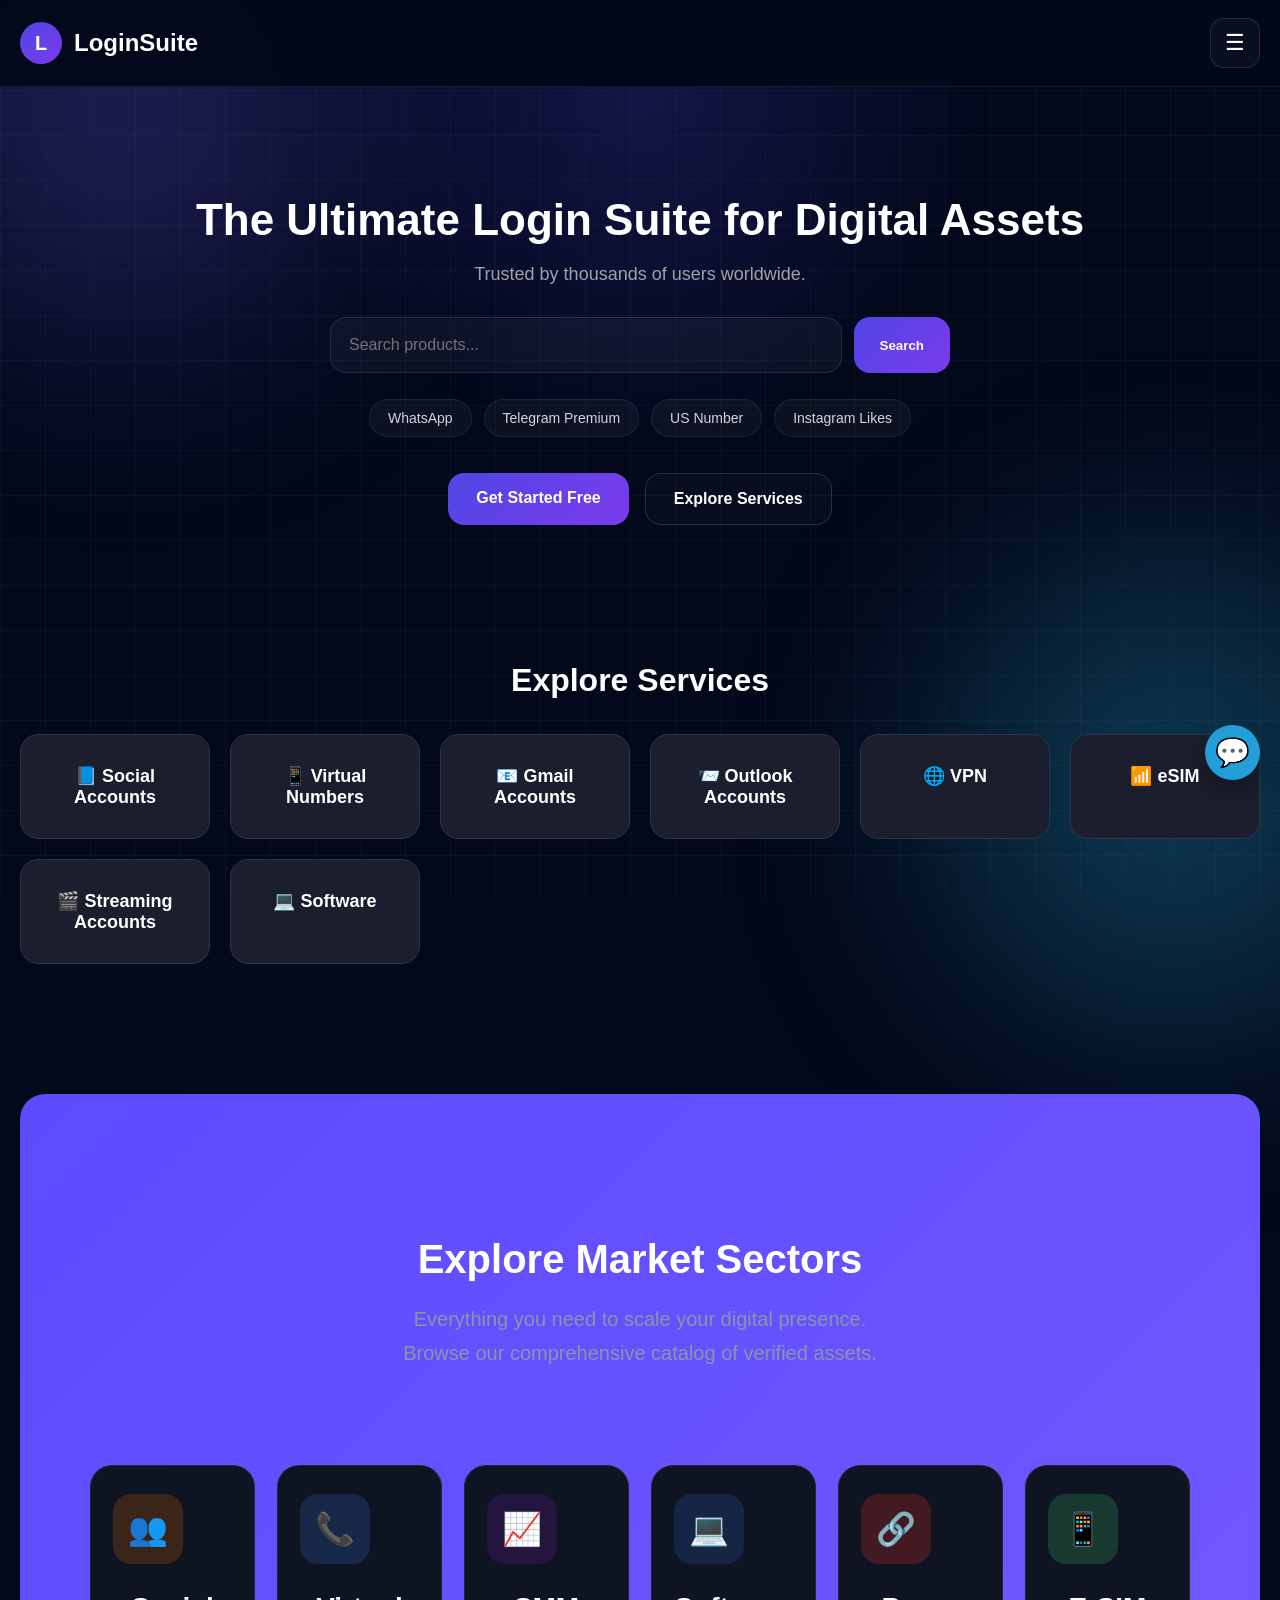
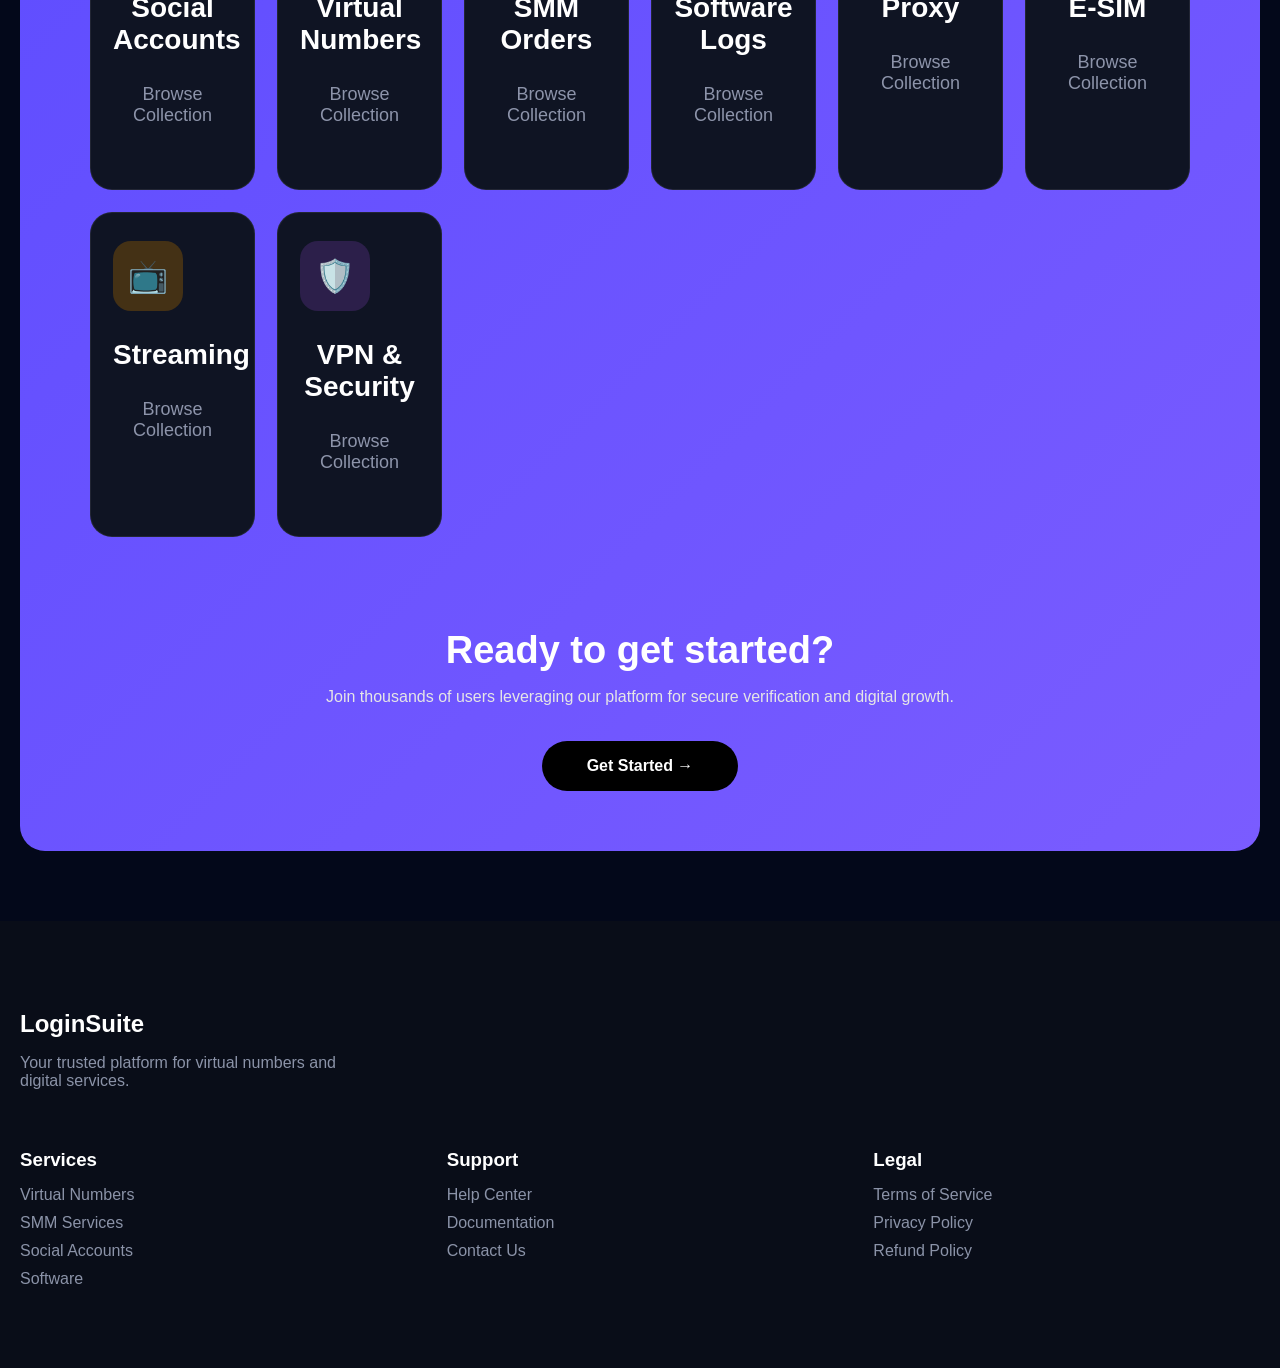
==== commit f2f440e8: "Add mobile menu toggle functionality" ====
--- a/index.html
+++ b/index.html
@@ -212,7 +212,20 @@
 💬
 
 </a>
-
+<script>
+const menuBtn = document.getElementById("menuBtn");
+const mobileMenu = document.getElementById("mobileMenu");
+
+menuBtn.onclick = function () {
+    mobileMenu.classList.toggle("active");
+
+    if (mobileMenu.classList.contains("active")) {
+        menuBtn.innerHTML = "✕";
+    } else {
+        menuBtn.innerHTML = "☰";
+    }
+};
+</script>
 </body>
 </html>
 
--- a/style.css
+++ b/style.css
@@ -416,3 +416,69 @@
 .telegram-support:hover{
     transform:translateY(-50%) scale(1.1);
 }
+.mobile-menu{
+    position:fixed;
+    top:95px;
+    left:0;
+    width:100%;
+    background:#090d18;
+    padding:40px;
+    display:none;
+    flex-direction:column;
+    gap:35px;
+    z-index:9998;
+    border-top:1px solid rgba(255,255,255,.08);
+}
+
+.mobile-menu a{
+    color:#8b93a8;
+    text-decoration:none;
+    font-size:18px;
+}
+
+.mobile-menu a:hover{
+    color:white;
+}
+
+.menu-start-btn{
+    display:block;
+    text-align:center;
+    background:#5d5cff;
+    color:white!important;
+    padding:18px;
+    border-radius:18px;
+    font-weight:bold;
+}
+
+.mobile-menu.active{
+    display:flex;
+}
+.mobile-menu{
+    display:none;
+    background:#0b1020;
+    padding:25px;
+    border-top:1px solid rgba(255,255,255,.08);
+}
+
+.mobile-menu.active{
+    display:block;
+}
+
+.mobile-menu a{
+    display:block;
+    color:#cfd3e5;
+    text-decoration:none;
+    padding:18px 0;
+    font-size:20px;
+}
+
+.menu-start-btn{
+    display:block;
+    text-align:center;
+    background:linear-gradient(135deg,#5f5cff,#7c4dff);
+    color:white !important;
+    padding:18px;
+    border-radius:16px;
+    margin-top:20px;
+    font-weight:bold;
+}
